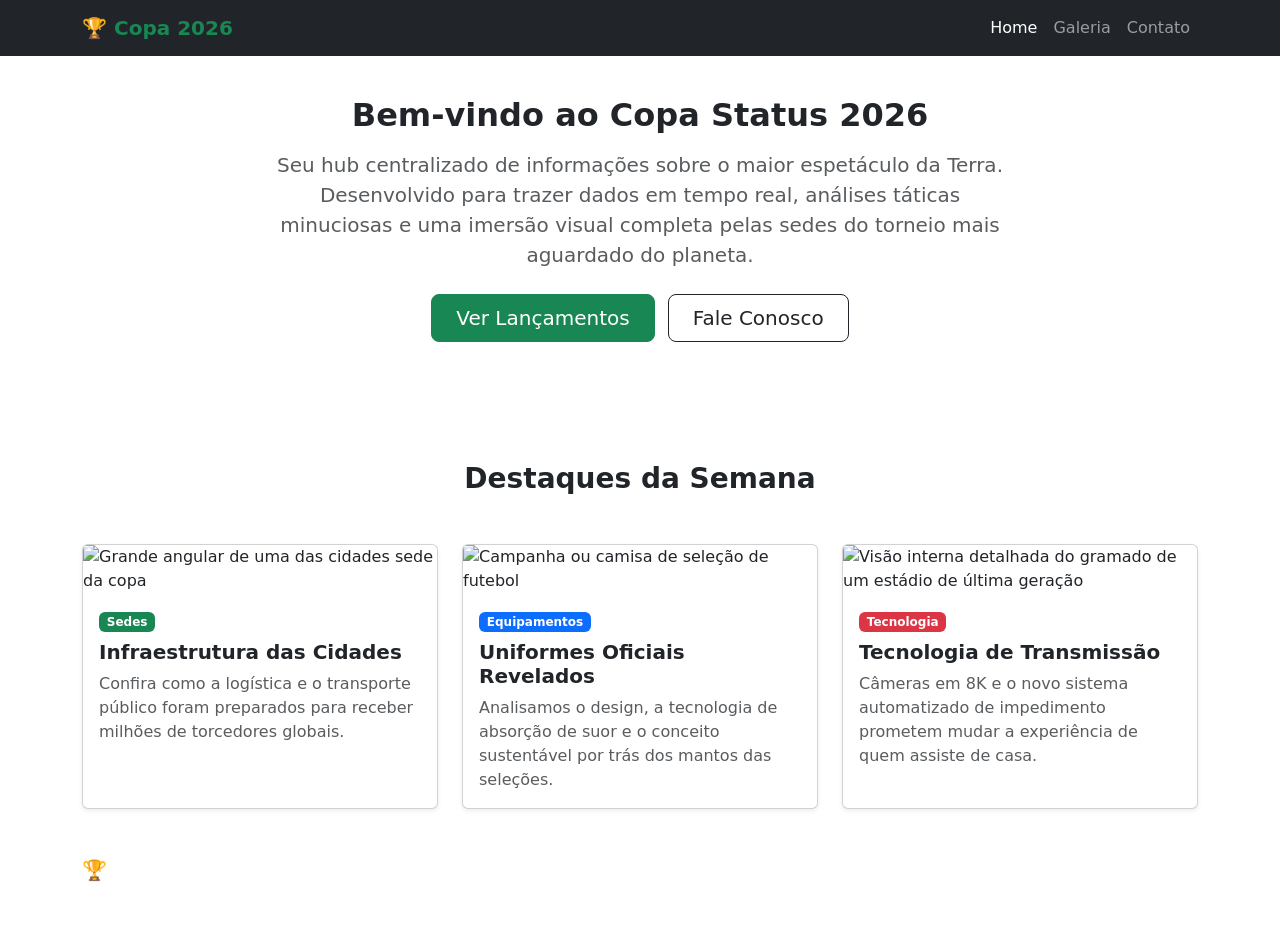
==== index.html @ 0dfd7a9f "Estrutura do index" ====
<!DOCTYPE html>
<html lang="pt-br">
<head>
    <meta charset="UTF-8">
    <meta name="viewport" content="width=device-width, initial-scale=1.0">
    <title>Copa do Mundo 2026 | Home</title>

    <link href="https://cdn.jsdelivr.net/npm/bootstrap@5.3.3/dist/css/bootstrap.min.css" rel="stylesheet">

    <link rel="stylesheet" href="./css/style.css">
</head>
<body>

    <header>
        <nav class="navbar navbar-expand-lg navbar-dark bg-dark fixed-top">
            <div class="container">
                <a class="navbar-brand fw-bold text-success" href="index.html">🏆 Copa 2026</a>
                
                <button class="navbar-toggler" type="button" data-bs-toggle="collapse" data-bs-target="#menuPrincipal" aria-controls="menuPrincipal" aria-expanded="false" aria-label="Toggle navigation">
                    <span class="navbar-toggler-icon"></span>
                </button>

                <div class="collapse navbar-collapse" id="menuPrincipal">
                    <ul class="navbar-nav ms-auto mb-2 mb-lg-0">
                        <li class="nav-item">
                            <a class="nav-link active" aria-current="page" href="index.html">Home</a>
                        </li>
                        <li class="nav-item">
                            <a class="nav-link" href="galeria.html">Galeria</a>
                        </li>
                        <li class="nav-item">
                            <a class="nav-link" href="contato.html">Contato</a>
                        </li>
                    </ul>
                </div>
            </div>
        </nav>
    </header>

    <main>
        
        <section class="hero-carousel">
            <div id="carouselHome" class="carousel slide" data-bs-ride="carousel">
                <div class="carousel-indicators">
                    <button type="button" data-bs-target="#carouselHome" data-bs-slide-to="0" class="active" aria-current="true" aria-label="Slide 1"></button>
                    <button type="button" data-bs-target="#carouselHome" data-bs-slide-to="1" aria-label="Slide 2"></button>
                    <button type="button" data-bs-target="#carouselHome" data-bs-slide-to="2" aria-label="Slide 3"></button>
                </div>
                
                <div class="carousel-inner">
                    <div class="carousel-item active">
                        <img src="./img/banner-01.jpg" class="d-block w-100" alt="Estádio da abertura da Copa do Mundo 2026 lotado">
                        <div class="carousel-caption d-none d-md-block">
                            <h1 class="display-5 fw-bold">A Maior Copa da História</h1>
                            <p>Acompanhe a cobertura completa do torneio na América do Norte.</p>
                        </div>
                    </div>
                    <div class="carousel-item">
                        <img src="./img/banner-02.jpg" class="d-block w-100" alt="Jogadores de futebol comemorando um gol em campo">
                        <div class="carousel-caption d-none d-md-block">
                            <h1 class="display-5 fw-bold">48 Seleções, Um Só Sonho</h1>
                            <p>Fique por dentro dos bastidores, treinos e coletivas das equipes.</p>
                        </div>
                    </div>
                    <div class="carousel-item">
                        <img src="./img/banner-03.jpg" class="d-block w-100" alt="Torcida vibrando com bandeiras no estádio">
                        <div class="carousel-caption d-none d-md-block">
                            <h1 class="display-5 fw-bold">Cidades-Sede e Estádios</h1>
                            <p>Explore as arenas tecnológicas do Canadá, Estados Unidos e México.</p>
                        </div>
                    </div>
                </div>

                <button class="carousel-control-prev" type="button" data-bs-target="#carouselHome" data-bs-slide="prev">
                    <span class="carousel-control-prev-icon" aria-hidden="true"></span>
                    <span class="visually-hidden">Anterior</span>
                </button>
                <button class="carousel-control-next" type="button" data-bs-target="#carouselHome" data-bs-slide="next">
                    <span class="carousel-control-next-icon" aria-hidden="true"></span>
                    <span class="visually-hidden">Próximo</span>
                </button>
            </div>
        </section>

        <section class="apresentacao py-5 bg-white">
            <div class="container text-center py-4">
                <div class="row justify-content-center">
                    <div class="col-lg-8">
                        <h2 class="fw-bold mb-3 titulo-gradiente">Bem-vindo ao Copa Status 2026</h2>
                        <p class="lead text-muted">
                            Seu hub centralizado de informações sobre o maior espetáculo da Terra. Desenvolvido para trazer dados em tempo real, análises táticas minuciosas e uma imersão visual completa pelas sedes do torneio mais aguardado do planeta.
                        </p>
                        <div class="mt-4 flex-botoes">
                            <a href="galeria.html" class="btn btn-success btn-lg px-4 me-2 btn-gradiente">Ver Lançamentos</a>
                            <a href="contato.html" class="btn btn-outline-dark btn-lg px-4">Fale Conosco</a>
                        </div>
                    </div>
                </div>
            </div>
        </section>

        <section class="destaques py-5">
            <div class="container">
                <h3 class="text-center fw-bold mb-5">Destaques da Semana</h3>
                
                <div class="row g-4">
                    <article class="col-md-4">
                        <div class="card h-100 shadow-sm card-personalizado">
                            <img src="./img/destaque-01.jpg" class="card-img-top" alt="Grande angular de uma das cidades sede da copa">
                            <div class="card-body">
                                <span class="badge bg-success mb-2">Sedes</span>
                                <h4 class="card-title h5 fw-bold">Infraestrutura das Cidades</h4>
                                <p class="card-text text-muted">Confira como a logística e o transporte público foram preparados para receber milhões de torcedores globais.</p>
                            </div>
                        </div>
                    </article>

                    <article class="col-md-4">
                        <div class="card h-100 shadow-sm card-personalizado">
                            <img src="./img/destaque-02.jpg" class="card-img-top" alt="Campanha ou camisa de seleção de futebol">
                            <div class="card-body">
                                <span class="badge bg-primary mb-2">Equipamentos</span>
                                <h4 class="card-title h5 fw-bold">Uniformes Oficiais Revelados</h4>
                                <p class="card-text text-muted">Analisamos o design, a tecnologia de absorção de suor e o conceito sustentável por trás dos mantos das seleções.</p>
                            </div>
                        </div>
                    </article>

                    <article class="col-md-4">
                        <div class="card h-100 shadow-sm card-personalizado">
                            <img src="./img/destaque-03.jpg" class="card-img-top" alt="Visão interna detalhada do gramado de um estádio de última geração">
                            <div class="card-body">
                                <span class="badge bg-danger mb-2">Tecnologia</span>
                                <h4 class="card-title h5 fw-bold">Tecnologia de Transmissão</h4>
                                <p class="card-text text-muted">Câmeras em 8K e o novo sistema automatizado de impedimento prometem mudar a experiência de quem assiste de casa.</p>
                            </div>
                        </div>
                    </article>
                </div>

            </div>
        </section>

    </main>

    <footer class="rodape">
        <div class="container text-center">
            <div class="row align-items-center">
                <div class="col-md-6 text-md-start mb-3 mb-md-0 flex-rodape-info">
                    <h5 class="fw-bold mb-1 text-white">🏆 Copa do Mundo 2026</h5>
                    <p class="small text-white-50 m-0">Projeto desenvolvido para a AF - Linguagens de Programação.</p>
                    <p class="small text-white-50 m-0">Curso: Análise e Desenvolvimento de Sistemas – ADS (Facens)</p>
                </div>
                <div class="col-md-6 text-md-end">
                    <p class="small text-white-50 m-0"><strong>Aluno 1:</strong> André Borges - RA: XXXXX</p>
                    <p class="small text-white-50 m-0"><strong>Aluno 2:</strong> Nome Completo - RA: XXXXX</p>
                    <p class="small text-white-50 mt-2 m-0">© 2026 - Trabalho Acadêmico Sem Fins Comerciais.</p>
                </div>
            </div>
        </div>
    </footer>

    <script src="https://cdn.jsdelivr.net/npm/bootstrap@5.3.3/dist/js/bootstrap.bundle.min.js"></script>

    <script src="./js/script.js"></script>
</body>
</html>
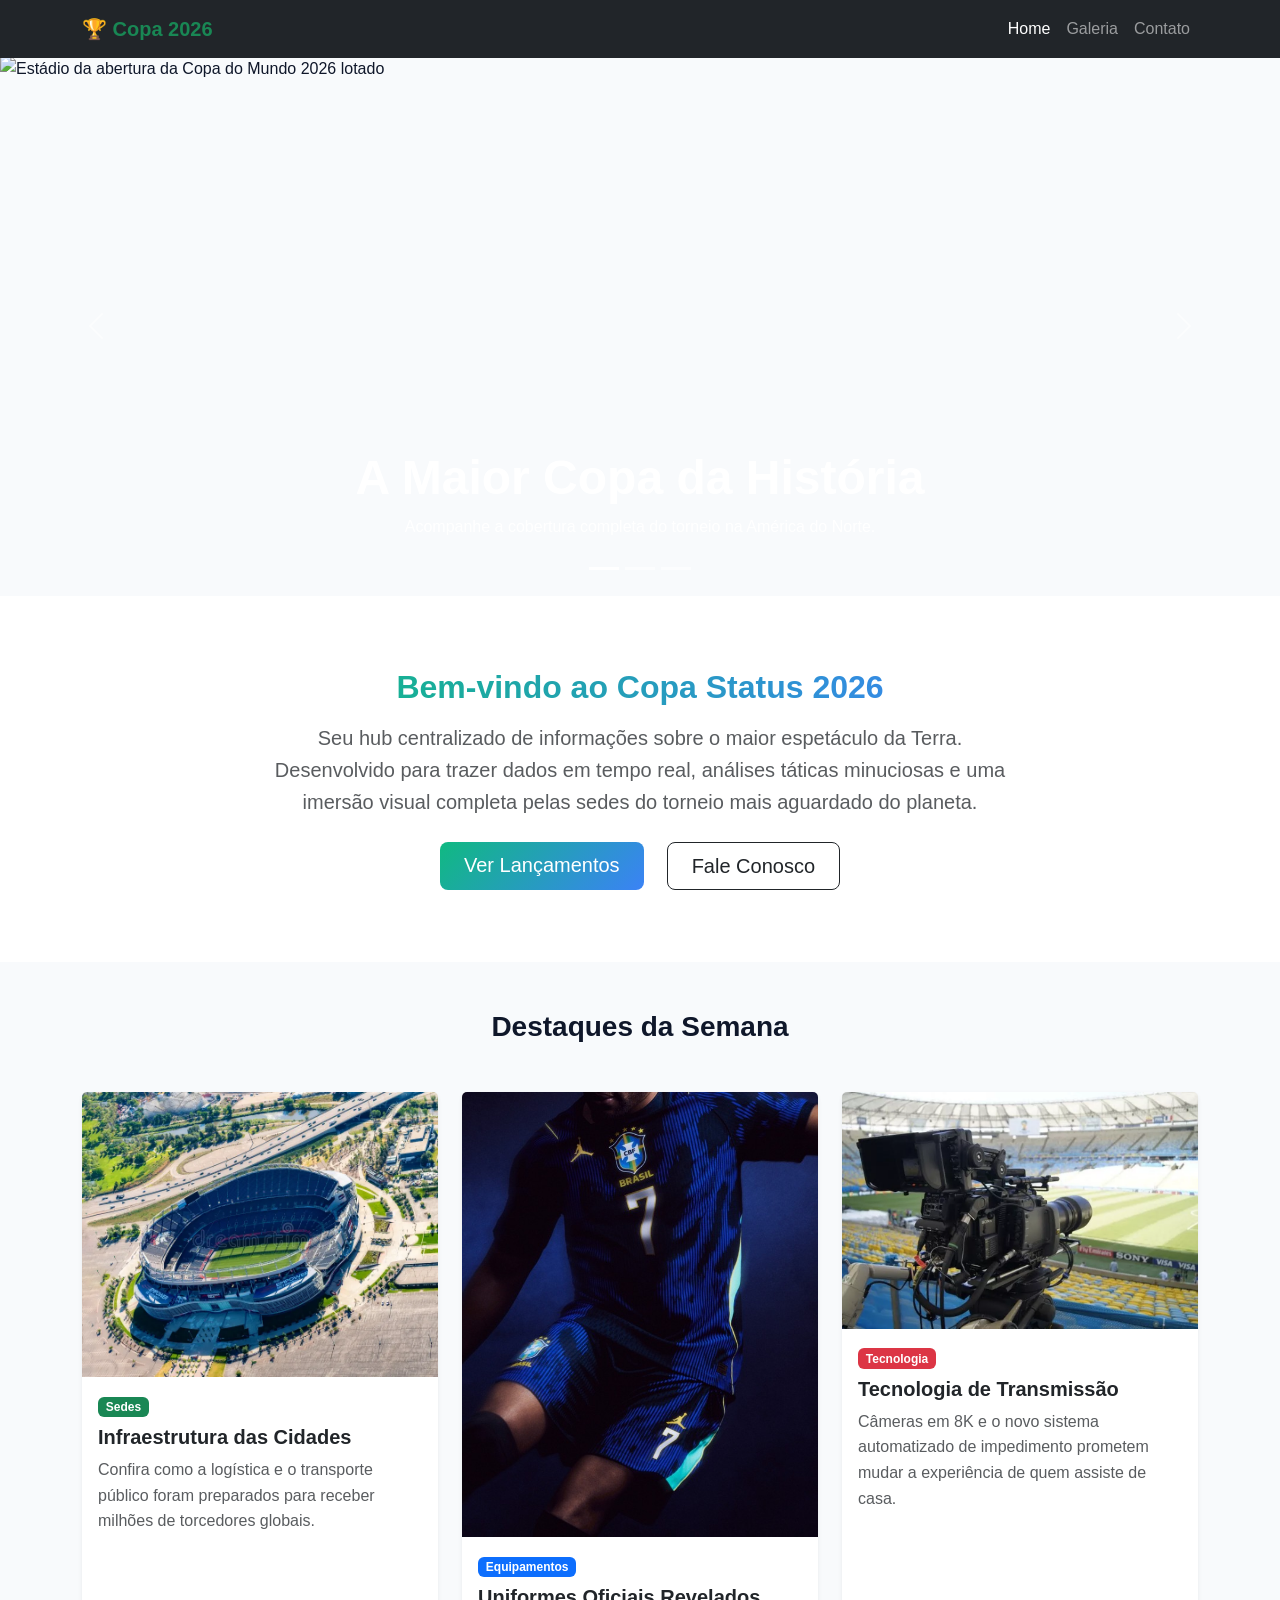
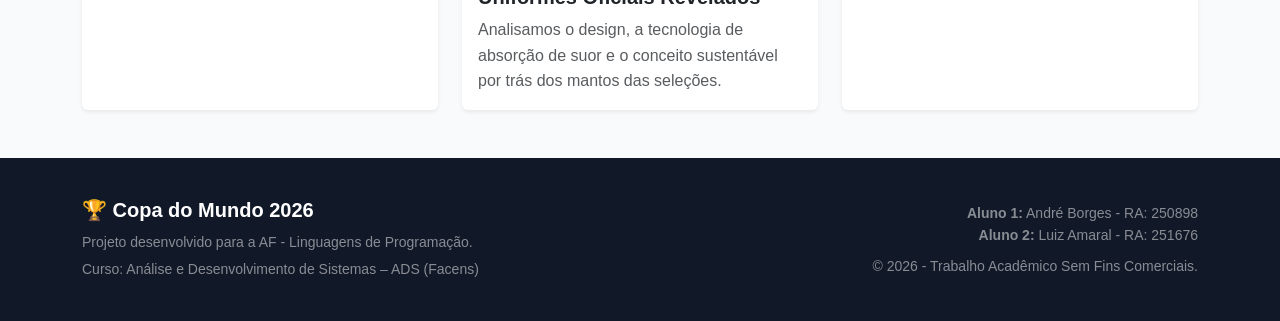
==== commit 4853056b: "imagens da tela inicial adicionadas" ====
--- a/index.html
+++ b/index.html
@@ -1,3 +1,11 @@
+<!--
+AF - Avaliação Final - Linguagens de Programação
+Tema do Projeto: Copa do Mundo 2026
+Aluno 1: André Borges - RA: 250898
+Aluno 2: Luiz Amaral - RA: 251676
+Professor: Abimael de Oliveira
+Data de entrega: 07/06
+-->
 <!DOCTYPE html>
 <html lang="pt-br">
 <head>
@@ -49,21 +57,21 @@
                 
                 <div class="carousel-inner">
                     <div class="carousel-item active">
-                        <img src="./img/banner-01.jpg" class="d-block w-100" alt="Estádio da abertura da Copa do Mundo 2026 lotado">
+                        <img src="./img/estadioabertura.jpg" class="d-block w-100" alt="Estádio da abertura da Copa do Mundo 2026 lotado">
                         <div class="carousel-caption d-none d-md-block">
                             <h1 class="display-5 fw-bold">A Maior Copa da História</h1>
                             <p>Acompanhe a cobertura completa do torneio na América do Norte.</p>
                         </div>
                     </div>
                     <div class="carousel-item">
-                        <img src="./img/banner-02.jpg" class="d-block w-100" alt="Jogadores de futebol comemorando um gol em campo">
+                        <img src="./img/jogadores.png" class="d-block w-100" alt="Jogadores de futebol comemorando um gol em campo">
                         <div class="carousel-caption d-none d-md-block">
                             <h1 class="display-5 fw-bold">48 Seleções, Um Só Sonho</h1>
                             <p>Fique por dentro dos bastidores, treinos e coletivas das equipes.</p>
                         </div>
                     </div>
                     <div class="carousel-item">
-                        <img src="./img/banner-03.jpg" class="d-block w-100" alt="Torcida vibrando com bandeiras no estádio">
+                        <img src="./img/cidades.png" class="d-block w-100" alt="Torcida vibrando com bandeiras no estádio">
                         <div class="carousel-caption d-none d-md-block">
                             <h1 class="display-5 fw-bold">Cidades-Sede e Estádios</h1>
                             <p>Explore as arenas tecnológicas do Canadá, Estados Unidos e México.</p>
@@ -106,7 +114,7 @@
                 <div class="row g-4">
                     <article class="col-md-4">
                         <div class="card h-100 shadow-sm card-personalizado">
-                            <img src="./img/destaque-01.jpg" class="card-img-top" alt="Grande angular de uma das cidades sede da copa">
+                            <img src="./img/estadioemdenver.png" class="card-img-top" alt="Uma das cidades sede da copa">
                             <div class="card-body">
                                 <span class="badge bg-success mb-2">Sedes</span>
                                 <h4 class="card-title h5 fw-bold">Infraestrutura das Cidades</h4>
@@ -117,7 +125,7 @@
 
                     <article class="col-md-4">
                         <div class="card h-100 shadow-sm card-personalizado">
-                            <img src="./img/destaque-02.jpg" class="card-img-top" alt="Campanha ou camisa de seleção de futebol">
+                            <img src="./img/unfiromebrasil.png" class="card-img-top" alt="Campanha ou camisa de seleção de futebol">
                             <div class="card-body">
                                 <span class="badge bg-primary mb-2">Equipamentos</span>
                                 <h4 class="card-title h5 fw-bold">Uniformes Oficiais Revelados</h4>
@@ -128,7 +136,7 @@
 
                     <article class="col-md-4">
                         <div class="card h-100 shadow-sm card-personalizado">
-                            <img src="./img/destaque-03.jpg" class="card-img-top" alt="Visão interna detalhada do gramado de um estádio de última geração">
+                            <img src="./img/camera-copa.png" class="card-img-top" alt="Visão interna detalhada do gramado de um estádio de última geração">
                             <div class="card-body">
                                 <span class="badge bg-danger mb-2">Tecnologia</span>
                                 <h4 class="card-title h5 fw-bold">Tecnologia de Transmissão</h4>
@@ -152,8 +160,8 @@
                     <p class="small text-white-50 m-0">Curso: Análise e Desenvolvimento de Sistemas – ADS (Facens)</p>
                 </div>
                 <div class="col-md-6 text-md-end">
-                    <p class="small text-white-50 m-0"><strong>Aluno 1:</strong> André Borges - RA: XXXXX</p>
-                    <p class="small text-white-50 m-0"><strong>Aluno 2:</strong> Nome Completo - RA: XXXXX</p>
+                    <p class="small text-white-50 m-0"><strong>Aluno 1:</strong> André Borges - RA: 250898</p>
+                    <p class="small text-white-50 m-0"><strong>Aluno 2:</strong> Luiz Amaral - RA: 251676</p>
                     <p class="small text-white-50 mt-2 m-0">© 2026 - Trabalho Acadêmico Sem Fins Comerciais.</p>
                 </div>
             </div>
--- a/css/style.css
+++ b/css/style.css
@@ -0,0 +1,135 @@
+/*
+AF - Avaliação Final - Linguagens de Programação
+Tema do Projeto: Copa do Mundo 2026
+Aluno 1: André Borges - RA: 250898
+Aluno 2: Luiz Amaral - RA: 251676
+Professor: Abimael de Oliveira
+Data de entrega: 07/06
+*/
+
+:root {
+    --cor-primaria: #10b981;    
+    --cor-secundaria: #0f172a;  
+    --cor-destaque: #3b82f6;    
+    --cor-fundo: #f8fafc;       
+    --cor-branca: #ffffff;
+    --cor-texto-mutado: #64748b;
+    --gradiente-suave: linear-gradient(135deg, #10b981, #3b82f6);
+}
+
+* {
+    margin: 0;
+    padding: 0;
+    box-sizing: border-box;
+}
+
+body {
+    font-family: -apple-system, BlinkMacSystemFont, "Segoe UI", Roboto, Helvetica, Arial, sans-serif;
+    background-color: var(--cor-fundo);
+    color: var(--cor-secundaria);
+    line-height: 1.6;
+    padding-top: 56px; 
+}
+
+/* segurando o tamanho das imagens do carrossel para ficar certinho */
+.carousel-item img {
+    height: 60vh;
+    object-fit: cover;
+}
+
+/* efeito visual de texto com cor em gradiente */
+.titulo-gradiente {
+    background: linear-gradient(90deg, #10b981, #3b82f6);
+    -webkit-background-clip: text;
+    -webkit-text-fill-color: transparent;
+    font-weight: 800;
+}
+
+/* usando flexbox nos botoes da home para alinhar certinho */
+.flex-botoes {
+    display: flex;
+    justify-content: center;
+    gap: 15px;
+    flex-wrap: wrap;
+}
+
+/* efeito visual de botao com fundo gradiente e transicao moleza */
+.btn-gradiente {
+    background: var(--gradiente-suave);
+    color: var(--cor-branca) !important;
+    border: none;
+    transition: opacity 0.3s ease;
+}
+
+.btn-gradiente:hover {
+    opacity: 0.9;
+}
+
+/* efeito de subir um pouco o card quando passa o mouse por cima */
+.card-personalizado {
+    transition: transform 0.3s ease, box-shadow 0.3s ease;
+    border: none !important;
+}
+
+.card-personalizado:hover {
+    transform: translateY(-8px);
+    box-shadow: 0 12px 24px rgba(15, 23, 42, 0.1) !important;
+}
+
+/* animacao simples que vai rodar pelo javascript */
+@keyframes sumirAparecer {
+    from {
+        opacity: 0.4;
+        transform: scale(0.98);
+    }
+    to {
+        opacity: 1;
+        transform: scale(1);
+    }
+}
+
+.card-destaque-js {
+    animation: sumirAparecer 0.4s ease forwards;
+    box-shadow: 0 0 15px rgba(16, 185, 129, 0.3) !important;
+}
+
+/* usando flexbox para organizar as infos do rodape */
+.rodape {
+    background-color: #111827;
+    padding: 40px 0;
+    color: var(--cor-branca);
+}
+
+.flex-rodape-info {
+    display: flex;
+    flex-direction: column;
+    gap: 5px;
+}
+
+/* deixa o mouse com desenho de clique nos filtros */
+.cursor-pointer {
+    cursor: pointer;
+    transition: background-color 0.2s ease;
+}
+.cursor-pointer:hover {
+    background-color: var(--cor-primaria) !important;
+}
+
+/* estilo do botao flutuante de voltar pro topo */
+.btn-topo {
+    position: fixed;
+    right: 25px;
+    bottom: 25px;
+    display: none;
+    width: 45px;
+    height: 45px;
+    border-radius: 50%;
+    border: none;
+    background: var(--gradiente-suave);
+    color: white;
+    font-weight: bold;
+    font-size: 20px;
+    cursor: pointer;
+    box-shadow: 0 4px 12px rgba(0,0,0,0.15);
+    z-index: 1000;
+}
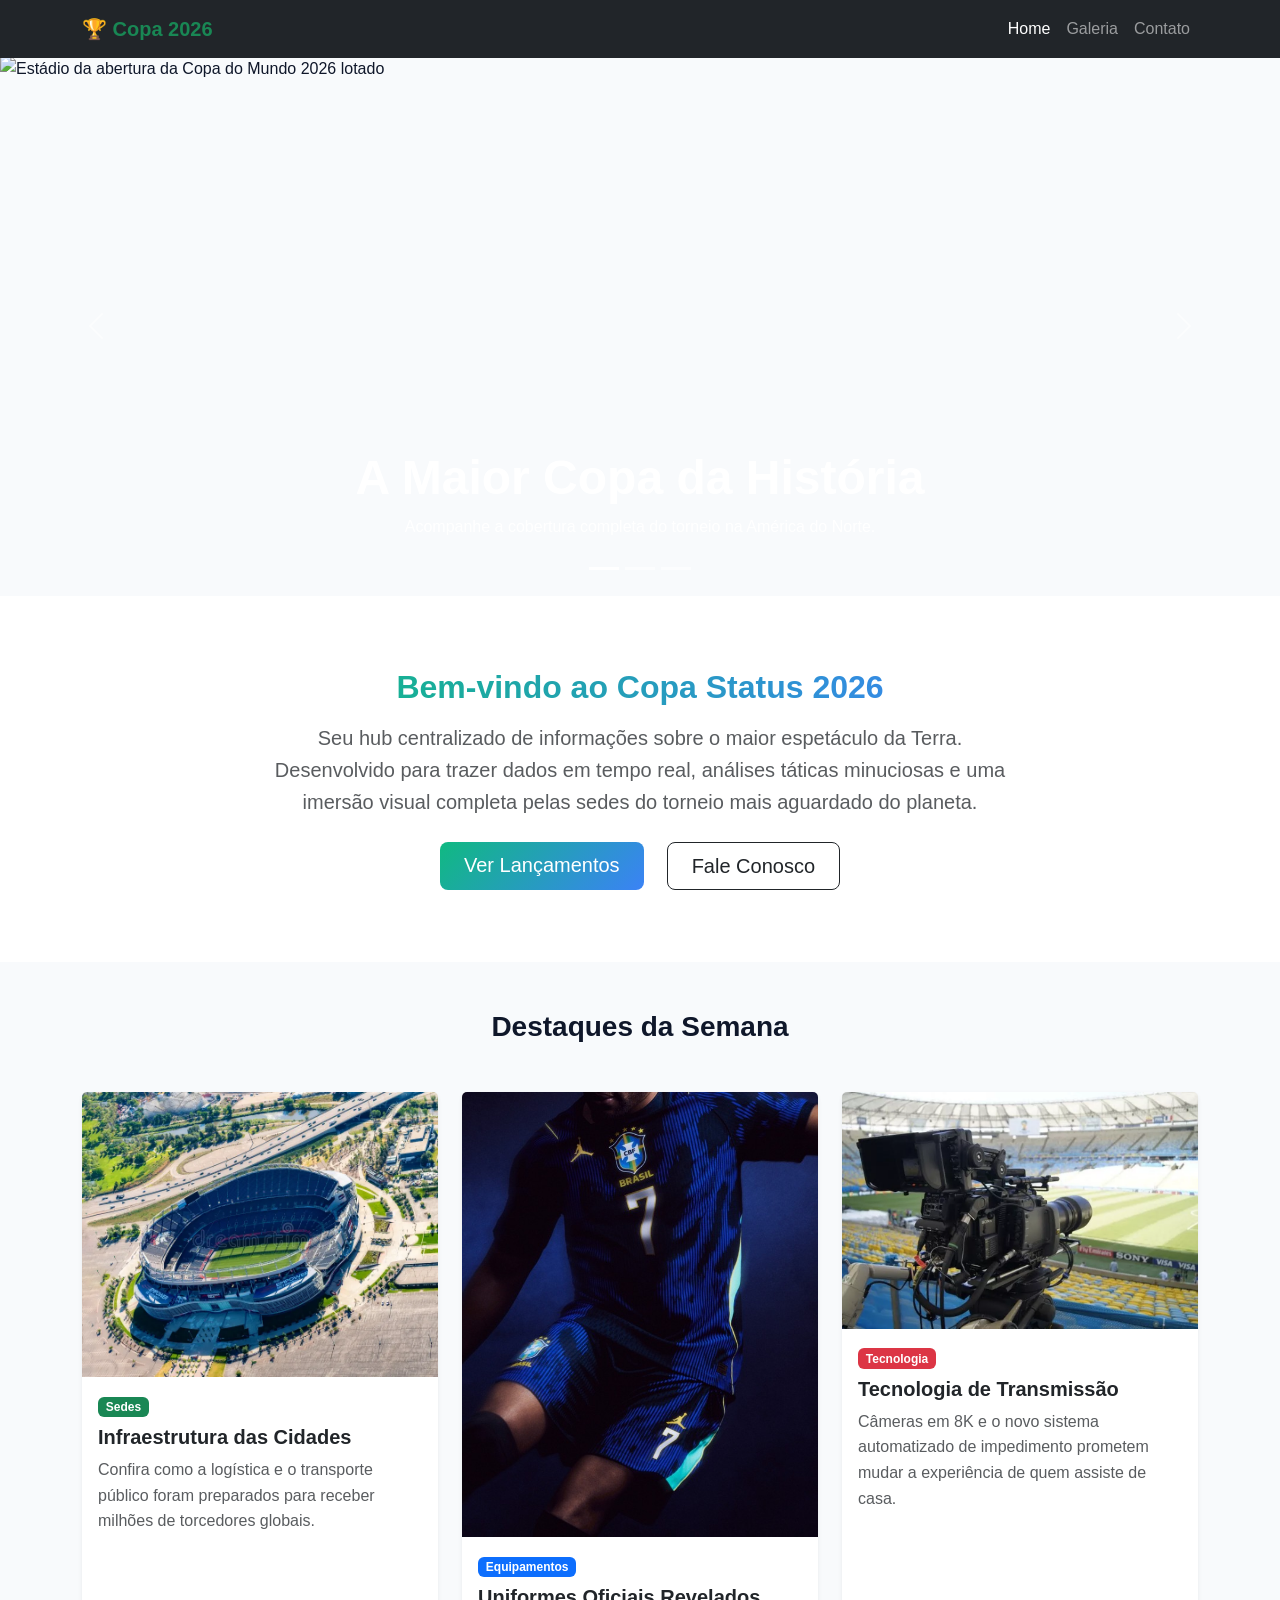
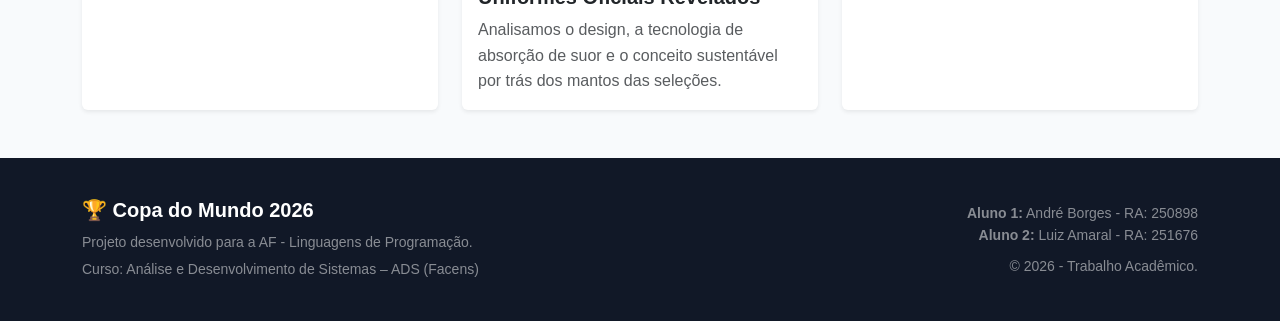
==== commit a5dd75f6: "atualização do rodapé" ====
--- a/index.html
+++ b/index.html
@@ -162,7 +162,7 @@
                 <div class="col-md-6 text-md-end">
                     <p class="small text-white-50 m-0"><strong>Aluno 1:</strong> André Borges - RA: 250898</p>
                     <p class="small text-white-50 m-0"><strong>Aluno 2:</strong> Luiz Amaral - RA: 251676</p>
-                    <p class="small text-white-50 mt-2 m-0">© 2026 - Trabalho Acadêmico Sem Fins Comerciais.</p>
+                    <p class="small text-white-50 mt-2 m-0">© 2026 - Trabalho Acadêmico.</p>
                 </div>
             </div>
         </div>
